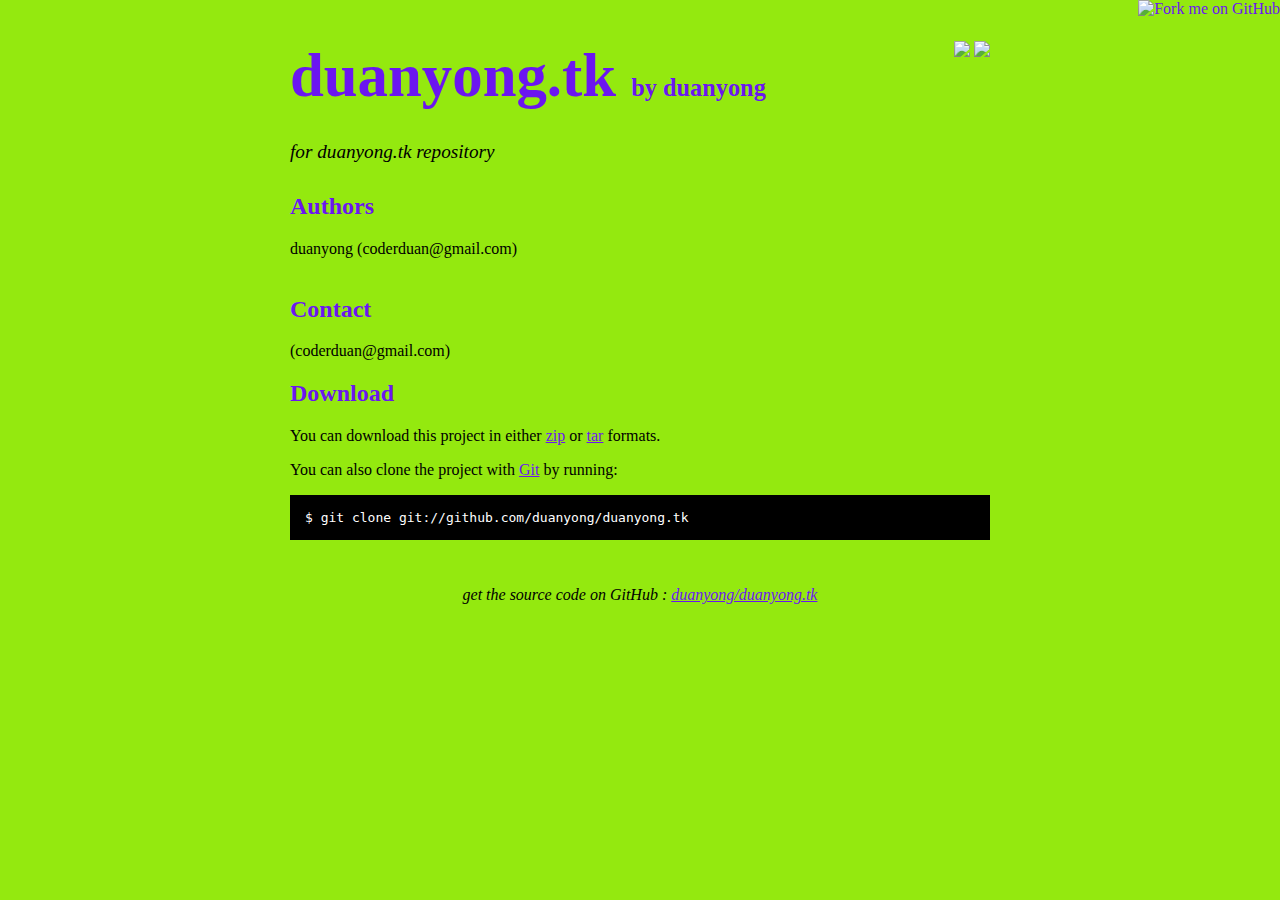
==== index.html @ de4be37b "github generated gh-pages branch" ====
<!DOCTYPE html>
<html>
<head>
  <meta charset='utf-8'>

  <title>duanyong/duanyong.tk @ GitHub</title>

  <style type="text/css">
    body {
      margin-top: 1.0em;
      background-color: #94e90f;
      font-family: "Helvetica,Arial,FreeSans";
      color: #000000;
    }
    #container {
      margin: 0 auto;
      width: 700px;
    }
    h1 { font-size: 3.8em; color: #6b16f0; margin-bottom: 3px; }
    h1 .small { font-size: 0.4em; }
    h1 a { text-decoration: none }
    h2 { font-size: 1.5em; color: #6b16f0; }
    h3 { text-align: center; color: #6b16f0; }
    a { color: #6b16f0; }
    .description { font-size: 1.2em; margin-bottom: 30px; margin-top: 30px; font-style: italic;}
    .download { float: right; }
    pre { background: #000; color: #fff; padding: 15px;}
    hr { border: 0; width: 80%; border-bottom: 1px solid #aaa}
    .footer { text-align:center; padding-top:30px; font-style: italic; }
  </style>
</head>

<body>
  <a href="http://github.com/duanyong/duanyong.tk"><img style="position: absolute; top: 0; right: 0; border: 0;" src="http://s3.amazonaws.com/github/ribbons/forkme_right_darkblue_121621.png" alt="Fork me on GitHub" /></a>

  <div id="container">

    <div class="download">
      <a href="http://github.com/duanyong/duanyong.tk/zipball/master">
        <img border="0" width="90" src="http://github.com/images/modules/download/zip.png"></a>
      <a href="http://github.com/duanyong/duanyong.tk/tarball/master">
        <img border="0" width="90" src="http://github.com/images/modules/download/tar.png"></a>
    </div>

    <h1><a href="http://github.com/duanyong/duanyong.tk">duanyong.tk</a>
      <span class="small">by <a href="http://github.com/duanyong">duanyong</a></span></h1>

    <div class="description">
      for duanyong.tk repository
    </div>

    <h2>Authors</h2>
<p>duanyong (coderduan@gmail.com)<br/><br/>      </p>
<h2>Contact</h2>
<p> (coderduan@gmail.com)<br/>      </p>


    <h2>Download</h2>
    <p>
      You can download this project in either
      <a href="http://github.com/duanyong/duanyong.tk/zipball/master">zip</a> or
      <a href="http://github.com/duanyong/duanyong.tk/tarball/master">tar</a> formats.
    </p>
    <p>You can also clone the project with <a href="http://git-scm.com">Git</a>
      by running:
      <pre>$ git clone git://github.com/duanyong/duanyong.tk</pre>
    </p>

    <div class="footer">
      get the source code on GitHub : <a href="http://github.com/duanyong/duanyong.tk">duanyong/duanyong.tk</a>
    </div>

  </div>

  <script type="text/javascript">
var gaJsHost = (("https:" == document.location.protocol) ? "https://ssl." : "http://www.");
document.write(unescape("%3Cscript src='" + gaJsHost + "google-analytics.com/ga.js' type='text/javascript'%3E%3C/script%3E"));
</script>
<script type="text/javascript">
try {
var pageTracker = _gat._getTracker("UA-2863991-3");
pageTracker._trackPageview();
} catch(err) {}</script>
</body>
</html>
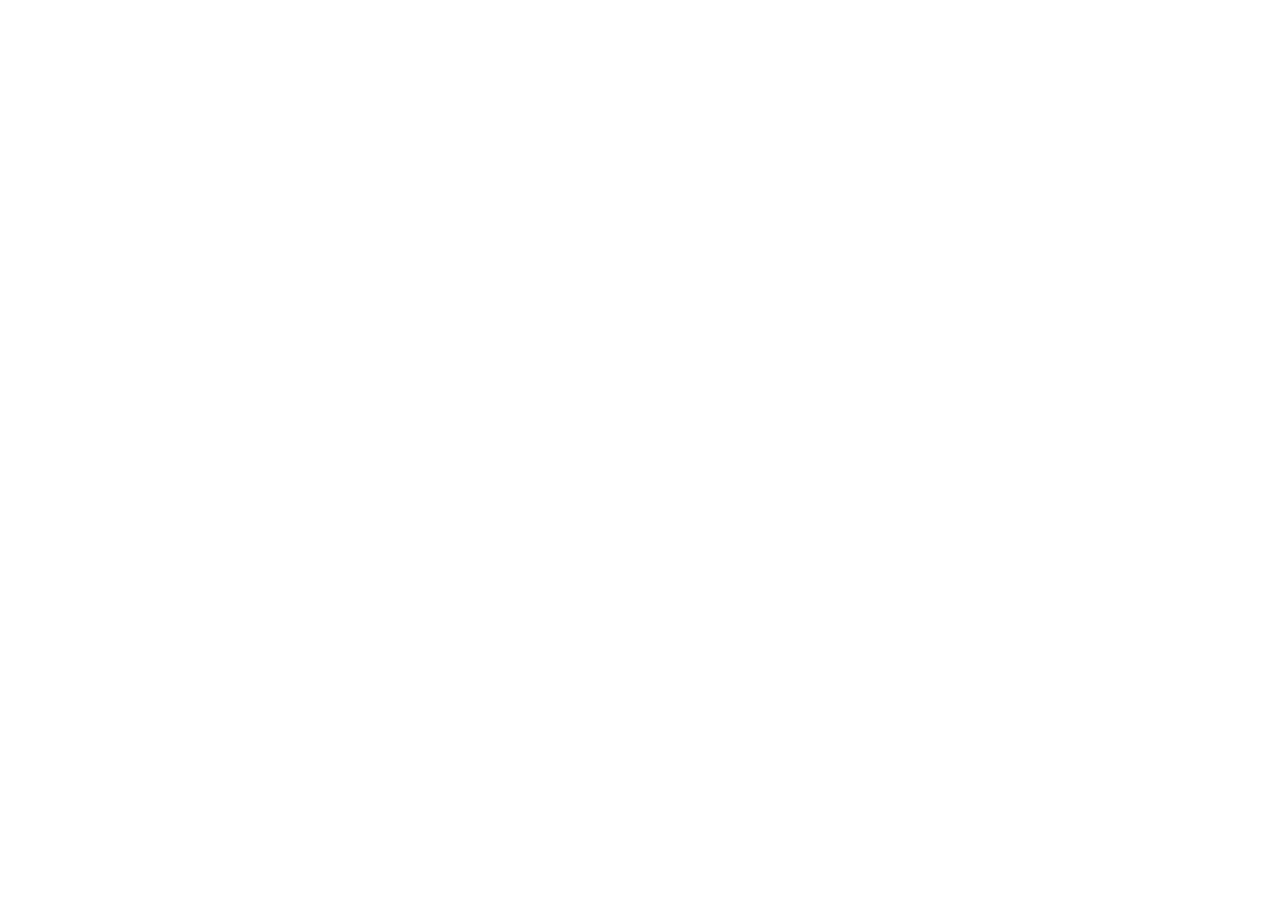
==== commit e1a796aa: "页面index.html" ====
--- a/index.html
+++ b/index.html
@@ -1,88 +1,22 @@
-<!DOCTYPE html>
-<html>
+<!DOCTYPE html PUBLIC "-//W3C//DTD XHTML 1.0 Transitional//EN" "http://www.w3.org/TR/xhtml1/DTD/xhtml1-transitional.dtd">
+<html xmlns="http://www.w3.org/1999/xhtml" xml:lang="zh-CN" lang="zh-CN">
 <head>
-  <meta charset='utf-8'>
+    <meta http-equiv="Content-Type" content="text/html; charset=utf-8" />
+    <title>爱语记</title>
+    <link rel="shortcut icon" href="/favicon.ico" type="image/x-icon" />
+    <meta content="您手上的心情布袋" name="description"/> 
+    <link rel="stylesheet" href="/css/reset.css" type="text/css">
+</head>
+<body>
+    <div id="warpper">
+        <div id="header">
+        </div>
 
-  <title>duanyong/duanyong.tk @ GitHub</title>
+        <div id="main">
+        </div>
 
-  <style type="text/css">
-    body {
-      margin-top: 1.0em;
-      background-color: #94e90f;
-      font-family: "Helvetica,Arial,FreeSans";
-      color: #000000;
-    }
-    #container {
-      margin: 0 auto;
-      width: 700px;
-    }
-    h1 { font-size: 3.8em; color: #6b16f0; margin-bottom: 3px; }
-    h1 .small { font-size: 0.4em; }
-    h1 a { text-decoration: none }
-    h2 { font-size: 1.5em; color: #6b16f0; }
-    h3 { text-align: center; color: #6b16f0; }
-    a { color: #6b16f0; }
-    .description { font-size: 1.2em; margin-bottom: 30px; margin-top: 30px; font-style: italic;}
-    .download { float: right; }
-    pre { background: #000; color: #fff; padding: 15px;}
-    hr { border: 0; width: 80%; border-bottom: 1px solid #aaa}
-    .footer { text-align:center; padding-top:30px; font-style: italic; }
-  </style>
-</head>
-
-<body>
-  <a href="http://github.com/duanyong/duanyong.tk"><img style="position: absolute; top: 0; right: 0; border: 0;" src="http://s3.amazonaws.com/github/ribbons/forkme_right_darkblue_121621.png" alt="Fork me on GitHub" /></a>
-
-  <div id="container">
-
-    <div class="download">
-      <a href="http://github.com/duanyong/duanyong.tk/zipball/master">
-        <img border="0" width="90" src="http://github.com/images/modules/download/zip.png"></a>
-      <a href="http://github.com/duanyong/duanyong.tk/tarball/master">
-        <img border="0" width="90" src="http://github.com/images/modules/download/tar.png"></a>
+        <div id="footer">
+        </div>
     </div>
-
-    <h1><a href="http://github.com/duanyong/duanyong.tk">duanyong.tk</a>
-      <span class="small">by <a href="http://github.com/duanyong">duanyong</a></span></h1>
-
-    <div class="description">
-      for duanyong.tk repository
-    </div>
-
-    <h2>Authors</h2>
-<p>duanyong (coderduan@gmail.com)-<br/>-<br/>      </p>
-<h2>Contact</h2>
-<p> (coderduan@gmail.com)-<br/>      </p>
-
-
-    <h2>Download</h2>
-    <p>
-      You can download this project in either
-      <a href="http://github.com/duanyong/duanyong.tk/zipball/master">zip</a> or
-      <a href="http://github.com/duanyong/duanyong.tk/tarball/master">tar</a> formats.
-    </p>
-    <p>You can also clone the project with <a href="http://git-scm.com">Git</a>
-      by running:
-      <pre>$ git clone git://github.com/duanyong/duanyong.tk</pre>
-    </p>
-
-    <div class="footer">
-      get the source code on GitHub : <a href="http://github.com/duanyong/duanyong.tk">duanyong/duanyong.tk</a>
-    </div>
-
-  </div>
-
-  <script type="text/javascript">
-var gaJsHost = (("https:" == document.location.protocol) ? "https://ssl." : "http://www.");
-document.write(unescape("%3Cscript src='" + gaJsHost + "google-analytics.com/ga.js' type='text/javascript'%3E%3C/script%3E"));
-</script>
-<script type="text/javascript">
-try {
-var pageTracker = _gat._getTracker("UA-2863991-3");
-pageTracker._trackPageview();
-} catch(err) {}</script>
 </body>
 </html>
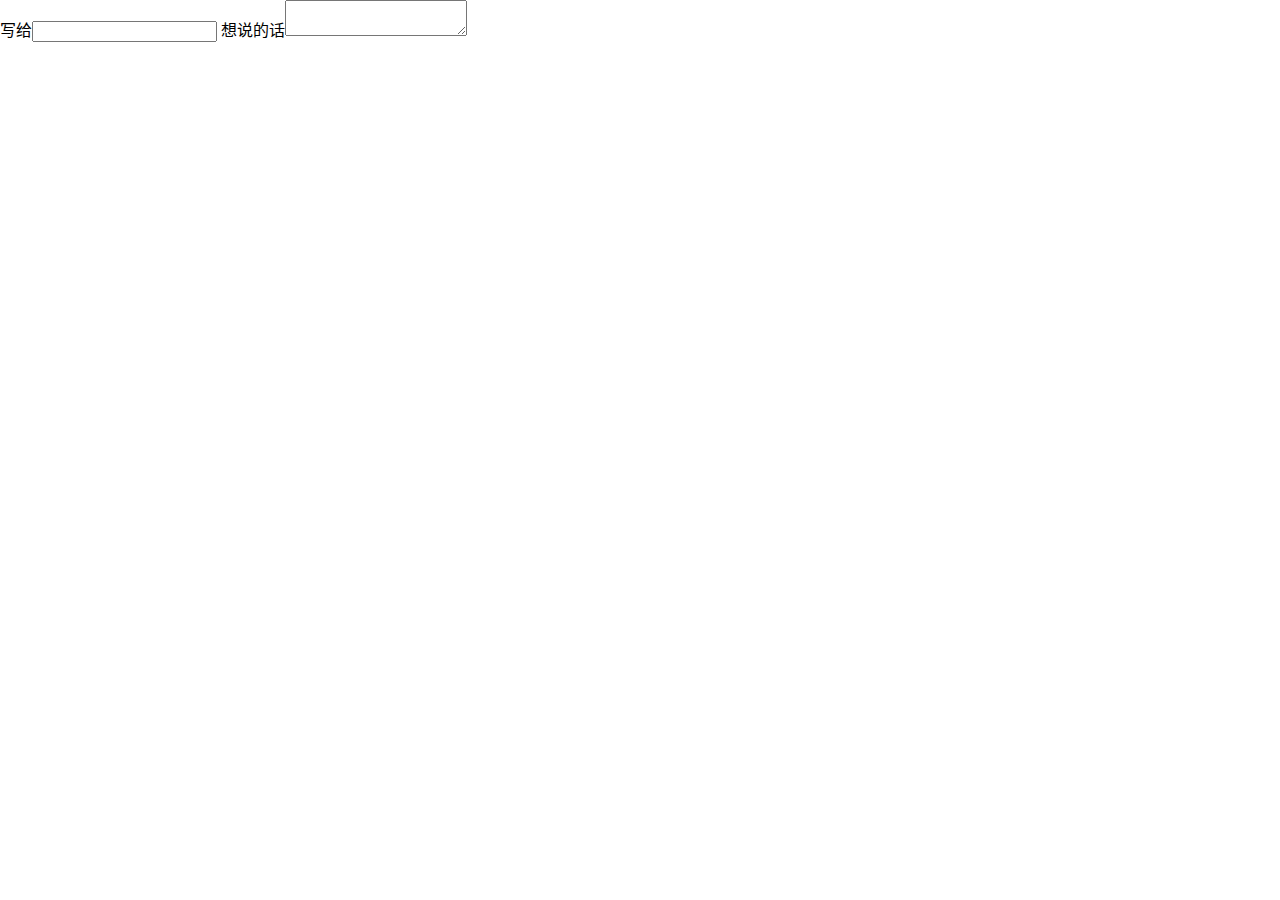
==== commit 43fe2a06: "直接用html" ====
--- a/index.html
+++ b/index.html
@@ -13,6 +13,10 @@
         </div>
 
         <div id="main">
+            <form id="content_form">
+                <label for="token">写给</label><input id="token" type="text" name="token" />
+                <label for="content">想说的话</label><textarea id="content" type="text" name="content"></textarea>
+            </form>
         </div>
 
         <div id="footer">
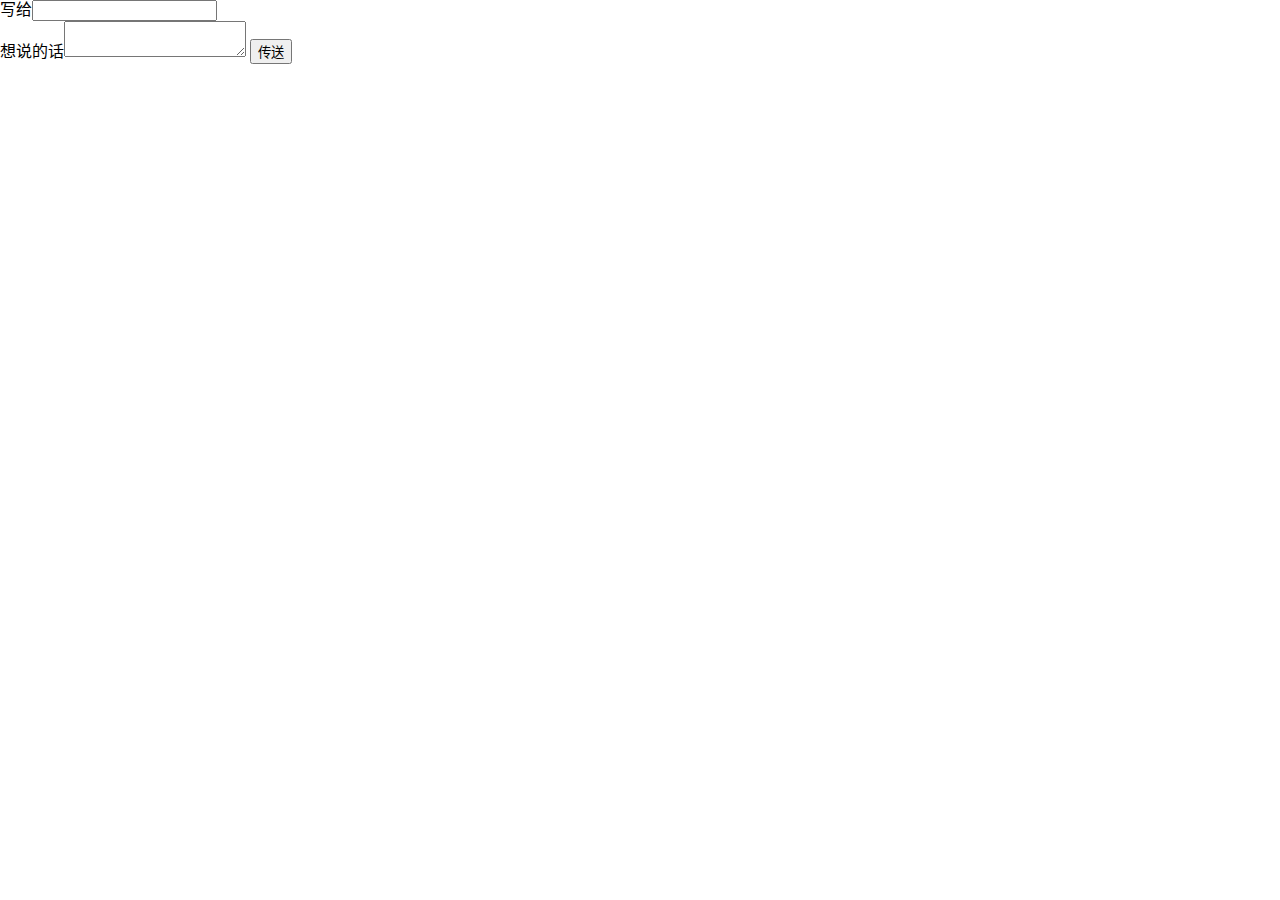
==== commit eb392046: "动画效果" ====
--- a/index.html
+++ b/index.html
@@ -13,14 +13,30 @@
         </div>
 
         <div id="main">
-            <form id="content_form">
-                <label for="token">写给</label><input id="token" type="text" name="token" />
-                <label for="content">想说的话</label><textarea id="content" type="text" name="content"></textarea>
+            <form id="words_form" action="words.php" method="post">
+                <label for="token">写给</label><input id="token" type="text" name="token" /><br />
+                <label for="content">想说的话</label><textarea id="content" type="text" name="words"></textarea>
+                <input id="form_submit" type="submit" value="传送" /><div id="words_indicator"></div>
             </form>
         </div>
 
         <div id="footer">
         </div>
     </div>
+
+<script type="text/javascript">
+    var _gaq = _gaq || [];
+    _gaq.push(['_setAccount', 'UA-34246201-1']);
+    _gaq.push(['_trackPageview']);
+
+    (function() {
+        var ga = document.createElement('script'); ga.type = 'text/javascript'; ga.async = true;
+        ga.src = ('https:' == document.location.protocol ? 'https://ssl' : 'http://www') + '.google-analytics.com/ga.js';
+        var s = document.getElementsByTagName('script')[0]; s.parentNode.insertBefore(ga, s);
+})();
+
+</script>
+ <script src="//ajax.googleapis.com/ajax/libs/jquery/1.8.0/jquery.min.js"></script>
+ <script src="js/index.js"></script>
 </body>
 </html>
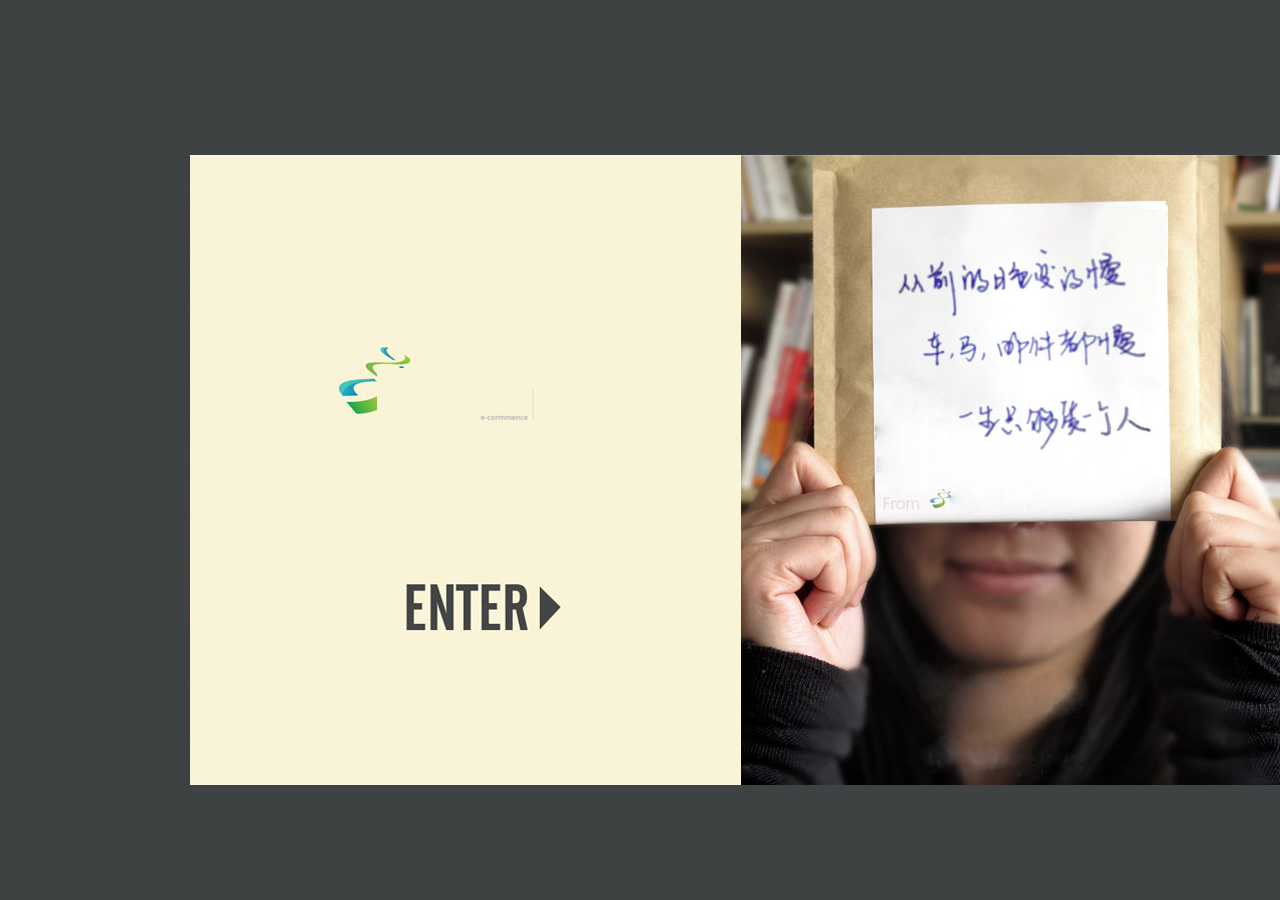
==== commit 289c6f77: "重新整理了注册和登录的关系，匿名用户也可以发布留言" ====
--- a/index.html
+++ b/index.html
@@ -2,27 +2,30 @@
 <html xmlns="http://www.w3.org/1999/xhtml" xml:lang="zh-CN" lang="zh-CN">
 <head>
     <meta http-equiv="Content-Type" content="text/html; charset=utf-8" />
+    <meta content="initial-scale=1.0, maximum-scale=2.0, minimum-scale=1.0, user-scalable=yes, width=device-width" name="viewport">
+    <meta name="Keywords" content="爱语记,爱情的甜语密语" />
+    <meta name="Description" content="留住那些美好的支字片语,给未来的自己" />
+    <meta http-equiv="X-UA-Compatible" content="IE=EmulateIE7" />
     <title>爱语记</title>
-    <link rel="shortcut icon" href="/favicon.ico" type="image/x-icon" />
-    <meta content="您手上的心情布袋" name="description"/> 
-    <link rel="stylesheet" href="/css/reset.css" type="text/css">
+    <link rel="shortcut icon" href="favicon.ico" type="image/x-icon" />
+    <link rel="stylesheet" href="css/reset.css" type="text/css">
+    <link rel="stylesheet" href="css/common.css" type="text/css">
 </head>
-<body>
-    <div id="warpper">
-        <div id="header">
-        </div>
+<body bgcolor="#3e4243">
+<div id="warpper">
+    <div id="header">
+    </div>
 
-        <div id="main">
-            <form id="words_form" action="words.php" method="post">
-                <label for="token">写给</label><input id="token" type="text" name="token" /><br />
-                <label for="content">想说的话</label><textarea id="content" type="text" name="words"></textarea>
-                <input id="form_submit" type="submit" value="传送" /><div id="words_indicator"></div>
-            </form>
-        </div>
+    <div id="main">
+        <img src="img/index.jpg" border="0" usemap="#map" />
+        <map id="map" name="map">
+            <area href="main.php" coords="200,420,375,480" shape="rect"></area>
+        </map>
+    </div>
 
-        <div id="footer">
-        </div>
+    <div id="footer">
     </div>
+</div>
 
 <script type="text/javascript">
     var _gaq = _gaq || [];
@@ -34,9 +37,6 @@
         ga.src = ('https:' == document.location.protocol ? 'https://ssl' : 'http://www') + '.google-analytics.com/ga.js';
         var s = document.getElementsByTagName('script')[0]; s.parentNode.insertBefore(ga, s);
 })();
-
 </script>
- <script src="//ajax.googleapis.com/ajax/libs/jquery/1.8.0/jquery.min.js"></script>
- <script src="js/index.js"></script>
 </body>
 </html>
--- a/css/common.css
+++ b/css/common.css
@@ -0,0 +1,462 @@
+/* http://meyerweb.com/eric/tools/css/reset/ 
+ *    v2.0 | 20110126
+ *       License: none (public domain)
+ *       */
+
+html, body, div, span, applet, object, iframe,
+h1, h2, h3, h4, h5, h6, p, blockquote, pre,
+a, abbr, acronym, address, big, cite, code,
+del, dfn, em, img, ins, kbd, q, s, samp,
+small, strike, strong, sub, sup, tt, var,
+b, u, i, center,
+dl, dt, dd, ol, ul, li,
+fieldset, form, label, legend,
+table, caption, tbody, tfoot, thead, tr, th, td,
+article, aside, canvas, details, embed, 
+figure, figcaption, footer, header, hgroup, 
+menu, nav, output, ruby, section, summary,
+time, mark, audio, video {
+    margin: 0;
+    padding: 0;
+    border: 0;
+    font-size: 100%;
+    font: inherit;
+    vertical-align: baseline;
+}
+/* HTML5 display-role reset for older browsers */
+article, aside, details, figcaption, figure, 
+footer, header, hgroup, menu, nav, section {
+    display: block;
+}
+body {
+    line-height: 1;
+}
+ol, ul {
+    list-style: none;
+}
+blockquote, q {
+    quotes: none;
+}
+blockquote:before, blockquote:after,
+q:before, q:after {
+    content: '';
+    content: none;
+}
+table {
+    border-collapse: collapse;
+    border-spacing: 0;
+}
+
+.h2 {
+    color: #000;
+    font-size: 1.5em;
+    line-height: 1.5em;
+    text-align: left;
+    padding: 5px 15px;
+}
+
+.h3 {
+    color: #000;
+    text-align: left;
+    font-weight: bold;
+
+    margin: 20px 25px;
+    text-decoration: none;
+}
+
+a, a:active {
+    text-decoration: none;
+}
+
+
+/* 布局 */
+
+/* 2栏布局 */
+.layout-2 {
+    margin: 0 auto;
+}
+
+.layout-2 .left {
+    float: left;
+}
+
+.layout-2 .right {
+    float: left;
+}
+.layout-2 .right .shadow {
+    display: inline-block;
+}
+
+
+
+
+/* 2栏布局 */
+
+
+/* 站点结构 开始 */
+
+#warpper {
+    text-align: center;
+    min-width: 900px;
+    margin-top: 5px;
+}
+
+
+#warpper #header {
+    width: 900px;
+    height: 150px;
+    margin: 0 auto;
+
+    font: 12px/1.6 arial, helvetica, sans-serif;
+}
+
+#header .nav-logo {
+    width: 310px;
+    float: left;
+    padding-bottom: 38px;
+}
+
+#header .nav-box {
+    float: right;
+    margin: 5px 1px;
+    display: inline-block;
+}
+
+#header .nav-fun a, a:link, a:visited, a:hover, a:active {
+    padding: 8px;
+    margin: 5px 1px;
+    font-size: 1.2em;
+    line-height: 14px;
+
+    color: #666666;
+    background: #E5E6E6;
+
+    display: inline-block;
+}
+
+#header .nav-fun a:hover {
+    color: #FFF;
+    background: #3E4243;
+}
+
+#header .nav-wel {
+    font-weight: normal;   
+    font-family:'Microsoft YaHei','微软雅黑','Microsoft JhengHei','华文黑体',STHeiti,Georgia,'Times New Roman',Times,serif;
+    *font-family: "黑体";
+
+    font-size: 1.4em;
+    padding: 10px 15px;
+}
+
+
+#main {
+    width: 900px;
+    margin: 0px auto;
+}
+
+#footer {
+    width: 900px;
+    margin: 0px auto;
+}
+
+/* 站点结构 结束 */
+
+
+
+/* 通用样式 开始 */
+.container {
+    font-size: 9px;
+    text-align: left;
+    letter-spacing: 0;
+    vertical-align: top;
+}
+
+
+/* 表单 */
+
+.form-1 {
+}
+
+.form-1 .item {
+    color: #666666;
+    margin: 8px 0px;
+
+    line-height: 30px;
+    padding: 8px 5px 8px 10px;
+
+    font-size: 14px;
+}
+
+.form-1 input {
+    height: 25px;
+    font-size: 1.2em;
+    line-height: 30px;
+
+    color: #212121;
+    padding: 4px 8px;
+    border: 1px solid #C9C9C9;
+    border-radius: 3px 3px 3px 3px;
+}
+
+.form-1 label {
+    width: 60px;
+    float: left;
+
+    font-size: 14px;
+    text-align: right;
+    margin-right: 15px;
+    vertical-align: middle;
+    display: inline-block;
+}
+
+.form-1 a, a:visited {
+    color: #3E4243;
+    cursor: pointer;
+    font-weight: inherit;
+    font-size: 1em;
+}
+
+
+.form-1 .wrong {
+    border: 1px solid red;
+}
+
+.form-1 .monition {
+    float: right;
+    font-size: 0.8em;
+    margin: -7px 5px 0px 5px;
+}
+
+.form-1 .submit {
+    width: 110px;
+    height: 35px;
+
+    color: #333;
+    float: right;
+    margin-right: 15px;
+
+    font-size: 14px;
+    text-align: center;
+    line-height: 35px;
+
+    cursor: pointer;
+    border: 0 none;
+    outline: 0 none;
+    display: block;
+    background-color: #A6D9CA;
+}
+
+
+
+/* 表单 */
+
+.form-2 {
+}
+
+.form-2 .item {
+    color: #666666;
+    margin: 8px 0px;
+
+    line-height: 30px;
+    padding: 8px 5px 8px 10px;
+
+    font-size: 14px;
+}
+
+.form-2 .item1 {
+    color: #666666;
+    margin: 8px 0px;
+
+    font-size: 1.2em;
+    line-height: 30px;
+
+    padding: 8px 5px 8px 10px;
+}
+
+.form-2 label {
+    width: 60px;
+    float: left;
+
+    text-align: right;
+    margin-right: 15px;
+    vertical-align: middle;
+    display: inline-block;
+}
+
+
+.form-2 .text {
+    height: 25px;
+    font-size: 1.2em;
+
+    color: #212121;
+    padding: 4px 8px;
+
+    float: left;
+
+    border: 1px solid #C9C9C9;
+    border-radius: 3px 3px 3px 3px;
+}
+
+.form-2 .mutitext {
+    width: 455px;
+    height: 270px;
+    color: #212121;
+
+    font-size: 1.2em;
+    line-height: 30px;
+
+    float: left;
+
+    padding: 4px 8px;
+    border: 1px solid #C9C9C9;
+    border-radius: 3px 3px 3px 3px;
+}
+
+
+.form-2 .wrong {
+    border: 1px solid red;
+}
+
+.form-2 .monition {
+    float: right;
+    font-size: 0.8em;
+    margin: -7px 5px 0px 5px;
+}
+
+.form-2 .submit {
+    width: 110px;
+    height: 35px;
+
+    color: #333;
+    font-size: 14px;
+
+    margin: 13px;
+    float: right;
+    line-height: 35px;
+    text-align: center;
+
+    cursor: pointer;
+    border: 0 none;
+    outline: 0 none;
+    display: block;
+    background-color: #A6D9CA;
+}
+
+
+
+
+.ui-dialog {
+    z-index: 100;
+    position: fixed;
+
+    border-radius: 0 0 0 0;
+    box-shadow: 0 0 10px rgba(0, 0, 0, 0.2);
+    background: none repeat scroll 0 0 #FFFFFF;
+}
+
+.ui-dialog .close {
+    float: right;
+    margin: 5px;
+    font-size: 9px;
+    cursor: pointer;
+}
+
+.ui-dialog .column {
+    height: 400px;
+    float: left;
+
+    letter-spacing: 0;
+    vertical-align: top;
+}
+
+.ui-dialog-col1  {
+    width: 190px;
+    background-color: #3E4243;
+}
+
+.ui-dialog-col2 {
+    width: 300px;
+}
+
+.ui-dialog .item {
+    color: #666666;
+
+    width: 255px;
+    height: 19px;
+    padding: 8px 0px 8px 25px;
+    font-size: 12px;
+
+    float: left;
+    margin: 8px 0px;
+    background-color: #EEF1F0;
+}
+
+.ui-dialog .form {
+    margin-top: 100px;
+}
+
+.ui-dialog .form label {
+    float: none;
+}
+
+.ui-dialog .input {
+    top: 10px;
+    color: #3E3243;
+
+    border: 0 none;
+    background-color: #EEF1F0;
+    padding: 0px 3px;
+}
+
+.ui-dialog .text {
+    width: 210px;
+}
+
+.ui-dialog .radio {
+    margin: 0px 0px 0px -36px;
+
+    width: 17px;
+    height: 17px;
+
+    border: 0 none;
+    outline: 0 none;
+    cursor: pointer;
+}
+
+.ui-dialog .submit {
+    width: 110px;
+    height: 35px;
+
+    color: #333;
+    float: right;
+
+    font-size: 14px;
+    text-align: center;
+    line-height: 35px;
+    margin-top: -8px;
+
+    cursor: pointer;
+    border: 0 none;
+    outline: 0 none;
+    display: block;
+    background-color: #A6D9CA;
+}
+
+
+.ui-dialog .left {
+    width: 190px;
+    height: 400px;
+    color: #AAAAAA;
+    float: left;
+
+    letter-spacing: 0;
+    vertical-align: top;
+    background-color: #3e4243;
+}
+
+.overlay {
+    opacity: 0.9;
+    background-color: #EAEDEC;
+    z-index: 99;
+}
+
